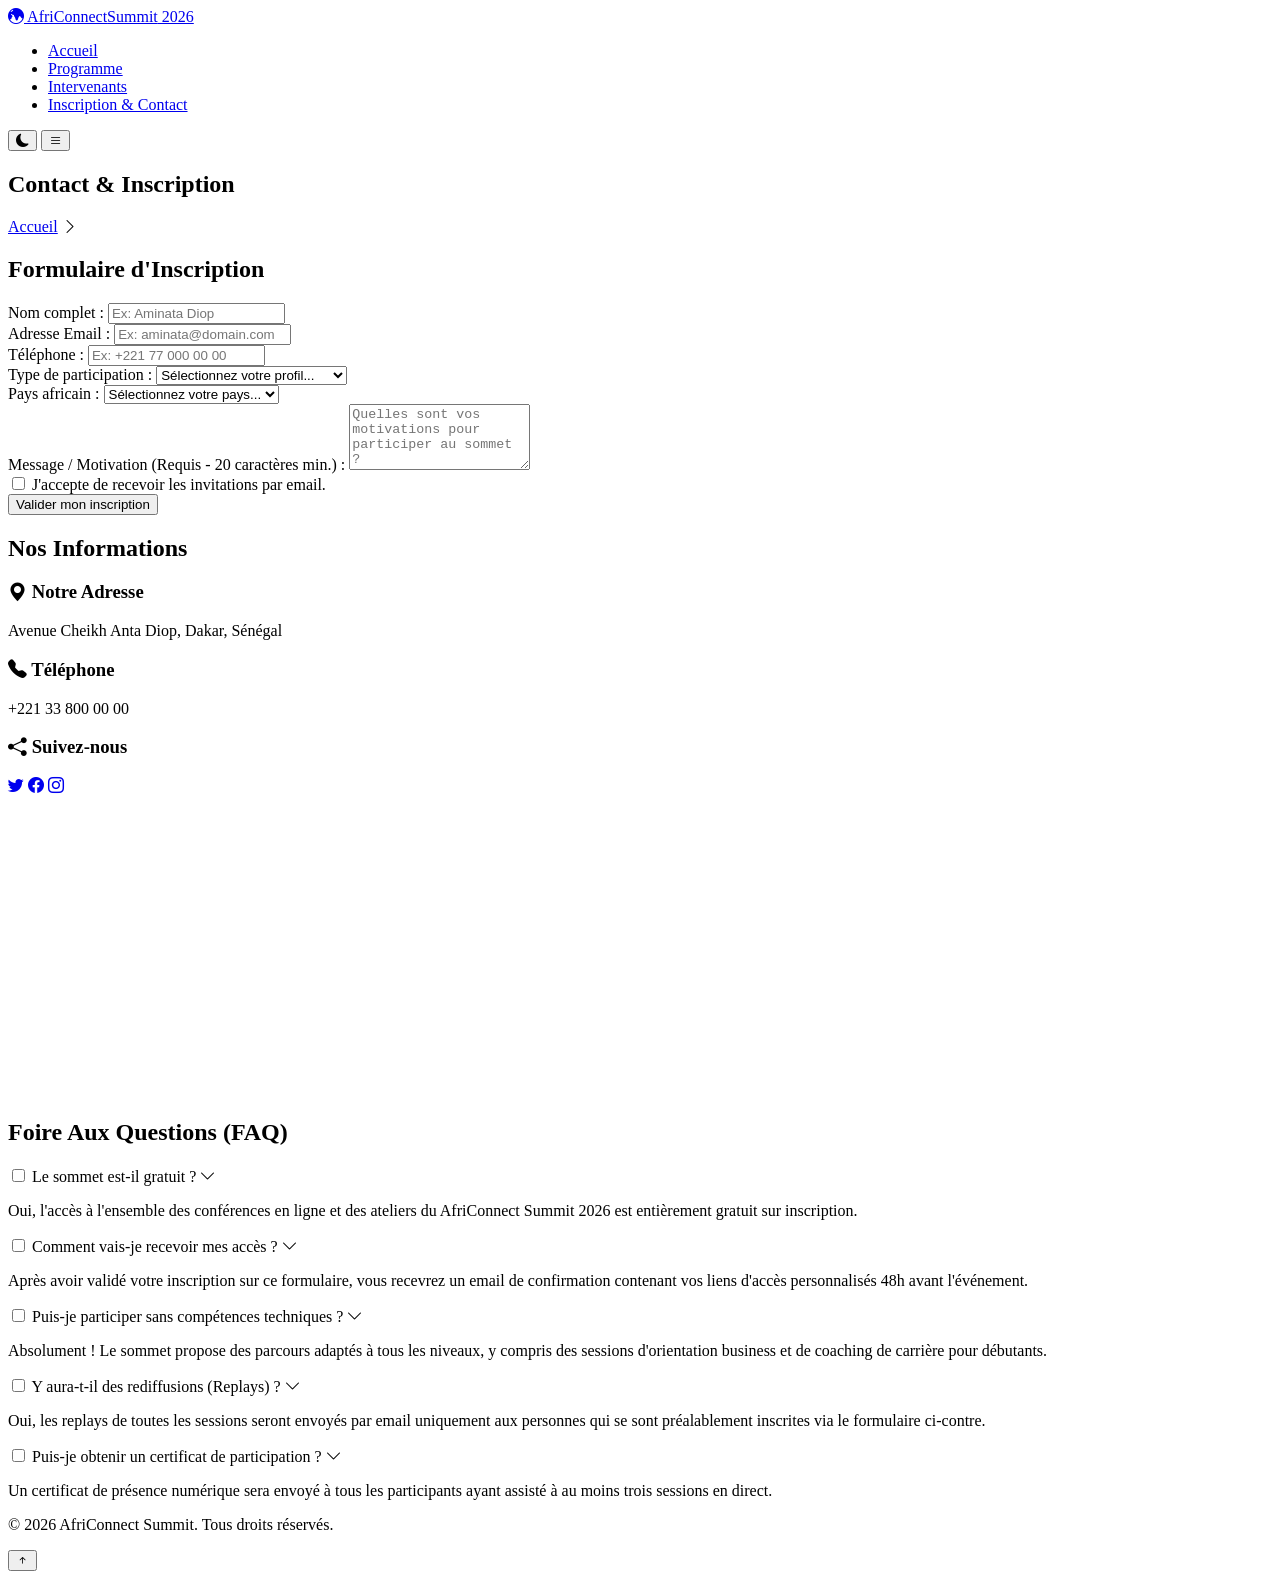
==== contact.html @ 1f295fa9 "Commit 2: Structure HTML5 sémantique complète des 4 pages" ====
<!DOCTYPE html>
<html lang="fr">
<head>
    <meta charset="UTF-8">
    <meta name="viewport" content="width=device-width, initial-scale=1.0">
    <title>AfriConnect Summit 2026 | Inscription & Contact</title>
    <link rel="stylesheet" href="https://cdn.jsdelivr.net/npm/bootstrap-icons@1.11.3/font/bootstrap-icons.min.css">
    <link rel="stylesheet" href="css/style.css">
</head>
<body>
    <!-- NAVBAR -->
    <header>
        <nav class="navbar">
            <div class="nav-logo">
                <a href="index.html"><i class="bi bi-globe-central-south-asia"></i> AfriConnect<span>Summit</span> 2026</a>
            </div>
            <ul class="nav-links">
                <li><a href="index.html">Accueil</a></li>
                <li><a href="programme.html">Programme</a></li>
                <li><a href="intervenants.html">Intervenants</a></li>
                <li><a href="contact.html" class="active">Inscription & Contact</a></li>
                
            </ul>
            <div class="nav-actions">
                <button id="theme-toggle" aria-label="Changer de thème"><i class="bi bi-moon-fill"></i></button>
                <button class="hamburger" aria-label="Ouvrir le menu"><i class="bi bi-list"></i></button>
            </div>
        </nav>
    </header>


    <main>
        <!-- 1. HERO INTERNE AVEC FIL D'ARIANE -->
        <section class="hero-interne">
            <div class="hero-content">
                <h1>Contact & Inscription</h1>
                <nav class="breadcrumb">
                    <a href="index.html">Accueil</a> <i class="bi bi-chevron-right"></i> 
                </nav>
            </div>
        </section>

        <!-- SECTION PRINCIPALE -->
        <section class="contact-section">
            
            <!-- 2. DEUX COLONNES FLEXBOX / GRID -->
            <div class="contact-container">
                
                <!-- COLONNE GAUCHE : FORMULAIRE D'INSCRIPTION -->
                <div class="form-wrapper">
                    <h2>Formulaire d'Inscription</h2>
                    <form id="registration-form" action="#" method="POST" novalidate>
                        
                        <div class="form-group">
                            <label for="fullname">Nom complet :</label>
                            <input type="text" id="fullname" name="fullname" placeholder="Ex: Aminata Diop" required>
                            <span class="error-message" id="fullname-error"></span>
                        </div>

                        <div class="form-group">
                            <label for="email">Adresse Email :</label>
                            <input type="email" id="email" name="email" placeholder="Ex: aminata@domain.com" required>
                            <span class="error-message" id="email-error"></span>
                        </div>

                        <!-- AJOUT : TÉLÉPHONE (Requis) -->
                        <div class="form-group">
                            <label for="phone">Téléphone :</label>
                            <input type="tel" id="phone" name="phone" placeholder="Ex: +221 77 000 00 00" required>
                            <span class="error-message" id="phone-error"></span>
                        </div>

                        <div class="form-group">
                            <label for="profile-type">Type de participation :</label>
                            <select id="profile-type" name="profile-type" required>
                                <option value="" disabled selected>Sélectionnez votre profil...</option>
                                <option value="freelance">Freelance / Indépendant</option>
                                <option value="entrepreneur">Porteur de projet / Recruteur</option>
                                <option value="student">Étudiant en Tech/Design</option>
                                <option value="other">Autre</option>
                            </select>
                            <span class="error-message" id="profile-error"></span>
                        </div>

                        <!-- AJOUT : SELECT PAYS AFRICAINS (Minimum 10 pays) -->
                        <div class="form-group">
                            <label for="country">Pays africain :</label>
                            <select id="country" name="country" required>
                                <option value="" disabled selected>Sélectionnez votre pays...</option>
                                <option value="SN">Sénégal</option>
                                <option value="CI">Côte d'Ivoire</option>
                                <option value="MA">Maroc</option>
                                <option value="CM">Cameroun</option>
                                <option value="MG">Madagascar</option>
                                <option value="DZ">Algérie</option>
                                <option value="TN">Tunisie</option>
                                <option value="CD">RDC</option>
                                <option value="NG">Nigeria</option>
                                <option value="BF">Burkina Faso</option>
                            </select>
                            <span class="error-message" id="country-error"></span>
                        </div>

                        <!-- AJOUT : TEXTAREA OBLIGATOIRE (Motivation minimum 20 car.) -->
                        <div class="form-group">
                            <label for="message">Message / Motivation (Requis - 20 caractères min.) :</label>
                            <textarea id="message" name="message" rows="4" placeholder="Quelles sont vos motivations pour participer au sommet ?" required></textarea>
                            <span class="error-message" id="message-error"></span>
                        </div>

                        <div class="form-group checkbox-group">
                            <input type="checkbox" id="terms" name="terms" required>
                            <label for="terms">J'accepte de recevoir les invitations par email.</label>
                            <span class="error-message" id="terms-error"></span>
                        </div>

                        <button type="submit" class="btn-submit">Valider mon inscription</button>
                    </form>
                </div>

                <!-- COLONNE DROITE : INFORMATIONS & GOOGLE MAPS -->
                <div class="info-sidebar">
                    <h2>Nos Informations</h2>
                    
                    <div class="info-contact-grid">
                        <div class="info-card">
                            <h3><i class="bi bi-geo-alt-fill"></i> Notre Adresse</h3>
                            <p>Avenue Cheikh Anta Diop, Dakar, Sénégal</p>
                        </div>
                        <div class="info-card">
                            <h3><i class="bi bi-telephone-fill"></i> Téléphone</h3>
                            <p>+221 33 800 00 00</p>
                        </div>
                        <div class="info-card">
                            <h3><i class="bi bi-share-fill"></i> Suivez-nous</h3>
                            <div class="social-links">
                                <a href="#" aria-label="Twitter"><i class="bi bi-twitter"></i></a>
                                <a href="#" aria-label="Facebook"><i class="bi bi-facebook"></i></a>
                                <a href="#" aria-label="Instagram"><i class="bi bi-instagram"></i></a>
                            </div>
                        </div>
                    </div>

                    <!-- INTEGRATION REPOSITIONNÉE DE LA CARTE GOOGLE MAPS -->
                    <div class="map-wrapper">
                        <iframe src="https://www.google.com/maps/embed?pb=!1m18!1m12!1m3!1d123488.80135092446!2d-17.548228728191066!3d14.711175941876313!2m3!1f0!2f0!3f0!3m2!1i1024!2i768!4f13.1!3m3!1m2!1s0xec172f5b3c5bb71%3A0xb17c17d92d5db21f!2sDakar!5e0!3m2!1sfr!2ssn!4v1783647161227!5m2!1sfr!2ssn" width="100%" height="300" style="border:0;" allowfullscreen="" loading="lazy" referrerpolicy="strict-origin-when-cross-origin"></iframe>
                    </div>
                </div>

            </div> <!-- Fin contact-container -->

            <!-- 3. ACCORDÉON FAQ EN CSS PUR (Astuce des Checkboxes) -->
            <div class="faq-section-wrapper">
                <h2>Foire Aux Questions (FAQ)</h2>
                
                <div class="faq-accordion">
                    
                    <!-- Question 1 -->
                    <div class="faq-item">
                        <input type="checkbox" id="faq-1" class="faq-toggle">
                        <label for="faq-1" class="faq-title">Le sommet est-il gratuit ? <i class="bi bi-chevron-down"></i></label>
                        <div class="faq-content">
                            <p>Oui, l'accès à l'ensemble des conférences en ligne et des ateliers du AfriConnect Summit 2026 est entièrement gratuit sur inscription.</p>
                        </div>
                    </div>

                    <!-- Question 2 -->
                    <div class="faq-item">
                        <input type="checkbox" id="faq-2" class="faq-toggle">
                        <label for="faq-2" class="faq-title">Comment vais-je recevoir mes accès ? <i class="bi bi-chevron-down"></i></label>
                        <div class="faq-content">
                            <p>Après avoir validé votre inscription sur ce formulaire, vous recevrez un email de confirmation contenant vos liens d'accès personnalisés 48h avant l'événement.</p>
                        </div>
                    </div>

                    <!-- Question 3 -->
                    <div class="faq-item">
                        <input type="checkbox" id="faq-3" class="faq-toggle">
                        <label for="faq-3" class="faq-title">Puis-je participer sans compétences techniques ? <i class="bi bi-chevron-down"></i></label>
                        <div class="faq-content">
                            <p>Absolument ! Le sommet propose des parcours adaptés à tous les niveaux, y compris des sessions d'orientation business et de coaching de carrière pour débutants.</p>
                        </div>
                    </div>

                    <!-- Question 4 -->
                    <div class="faq-item">
                        <input type="checkbox" id="faq-4" class="faq-toggle">
                        <label for="faq-4" class="faq-title">Y aura-t-il des rediffusions (Replays) ? <i class="bi bi-chevron-down"></i></label>
                        <div class="faq-content">
                            <p>Oui, les replays de toutes les sessions seront envoyés par email uniquement aux personnes qui se sont préalablement inscrites via le formulaire ci-contre.</p>
                        </div>
                    </div>

                    <!-- Question 5 (AJOUTÉE POUR ARRIVER À 5) -->
                    <div class="faq-item">
                        <input type="checkbox" id="faq-5" class="faq-toggle">
                        <label for="faq-5" class="faq-title">Puis-je obtenir un certificat de participation ? <i class="bi bi-chevron-down"></i></label>
                        <div class="faq-content">
                            <p>Un certificat de présence numérique sera envoyé à tous les participants ayant assisté à au moins trois sessions en direct.</p>
                        </div>
                    </div>

                </div>
            </div>
            
        </section>
    </main>

    <!-- FOOTER -->
    <footer>
        <p>&copy; 2026 AfriConnect Summit. Tous droits réservés.</p>
        <button id="back-to-top"><i class="bi bi-arrow-up-short"></i></button>
    </footer>

</body>
</html>
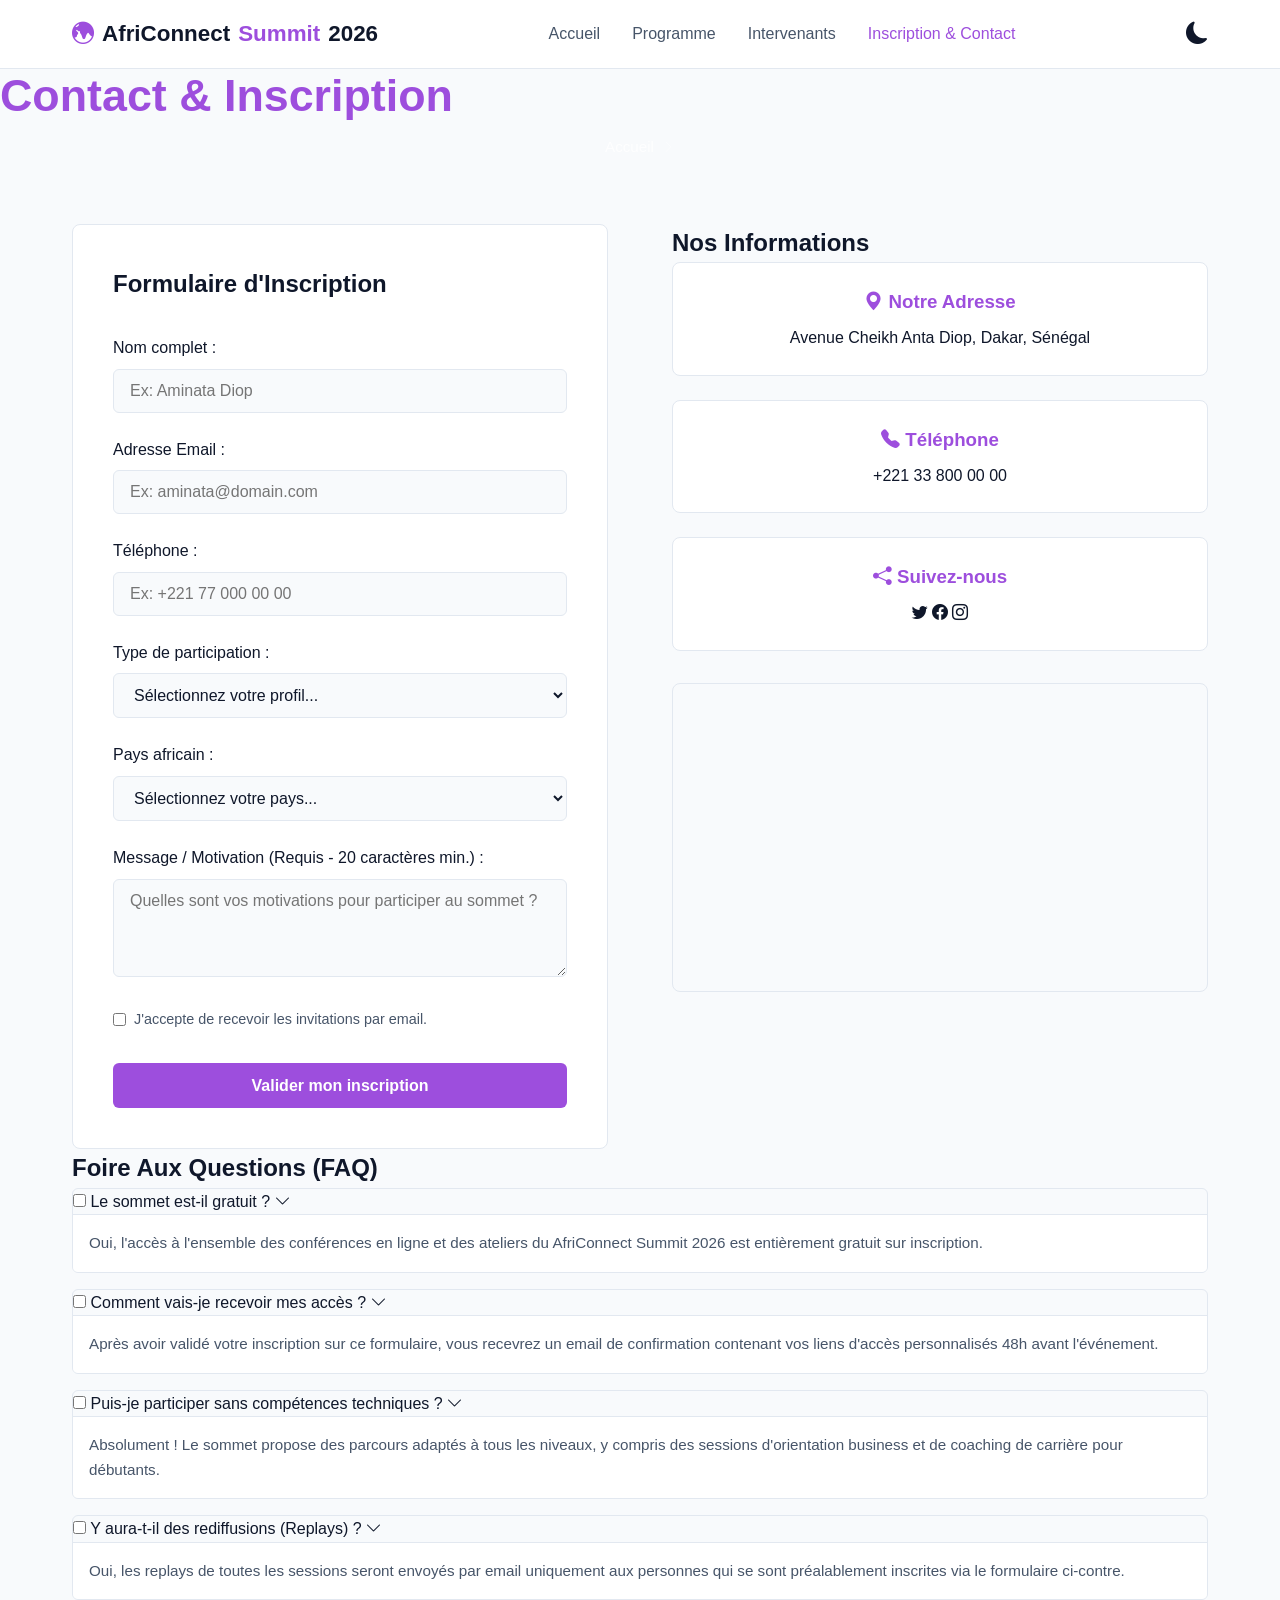
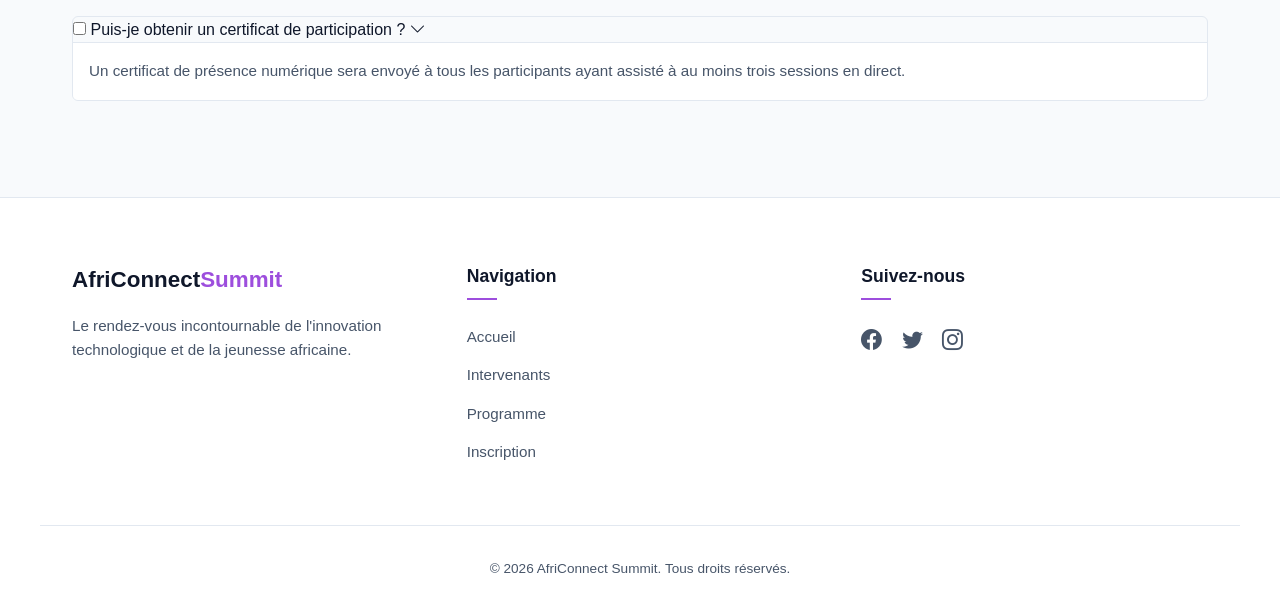
==== commit b562d23e: "feat: design responsive et styles globaux des pages" ====
--- a/contact.html
+++ b/contact.html
@@ -5,7 +5,7 @@
     <meta name="viewport" content="width=device-width, initial-scale=1.0">
     <title>AfriConnect Summit 2026 | Inscription & Contact</title>
     <link rel="stylesheet" href="https://cdn.jsdelivr.net/npm/bootstrap-icons@1.11.3/font/bootstrap-icons.min.css">
-    <link rel="stylesheet" href="css/style.css">
+    <link rel="stylesheet" href="style.css">
 </head>
 <body>
     <!-- NAVBAR -->
@@ -207,10 +207,50 @@
     </main>
 
     <!-- FOOTER -->
-    <footer>
-        <p>&copy; 2026 AfriConnect Summit. Tous droits réservés.</p>
-        <button id="back-to-top"><i class="bi bi-arrow-up-short"></i></button>
+    <footer class="site-footer">
+        <div class="footer-container">
+            
+            <!-- À propos / Logo -->
+            <div class="footer-column footer-about">
+                <h3 class="footer-logo">AfriConnect<span>Summit</span></h3>
+                <p>Le rendez-vous incontournable de l'innovation technologique et de la jeunesse africaine.</p>
+            </div>
+
+            <!--  Liens de navigation -->
+            <div class="footer-column">
+                <h4>Navigation</h4>
+                <ul class="footer-links">
+                    <li><a href="index.html">Accueil</a></li>
+                    <li><a href="intervenants.html">Intervenants</a></li>
+                    <li><a href="programme.html">Programme</a></li>
+                    <li><a href="inscription.html">Inscription</a></li>
+                </ul>
+            </div>
+
+            <!--  Réseaux Sociaux -->
+            <div class="footer-column">
+                <h4>Suivez-nous</h4>
+                <div class="footer-socials">
+                    <a href="#" aria-label="Facebook"><i class="bi bi-facebook"></i></a>
+                    <a href="#" aria-label="Twitter "><i class="bi bi-twitter"></i></a>
+                    
+                    <a href="#" aria-label="Instagram"><i class="bi bi-instagram"></i></a>
+                </div>
+            </div>
+
+        </div>
+
+        <!--  Mentions légales & Copyright -->
+        <div class="footer-bottom">
+            <p>&copy; 2026 AfriConnect Summit. Tous droits réservés.</p>
+        </div>
+        
     </footer>
+    <script src="js/main.js"></script>
+    <a href="#top" class="back-to-top" aria-label="Retour en haut">
+    <i class="bi bi-arrow-up-short"></i>
+</a>
+
 
 </body>
 </html>
--- a/style.css
+++ b/style.css
@@ -0,0 +1,1280 @@
+
+   /*1. VARIABLES (PILE 8 VARIABLES) & CONFIGURATION GLOBALE */
+:root {
+    --primary-color: #9d4edd;       /* 1. Mauve principal */
+    --primary-hover: #7b2cbf;       /* 2. Mauve foncé pour les survols */
+    --bg-color: #f8fafc;            /* 3. Fond de la page (clair) */
+    --surface-color: #ffffff;       /* 4. Fond des cartes / éléments */
+    --text-color: #0f172a;          /* 5. Couleur du texte principal */
+    --text-muted: #475569;          /* 6. Couleur du texte secondaire */
+    --border-color: #e2e8f0;        /* 7. Couleur des bordures */
+    --overlay-dark: rgba(15, 23, 42, 0.75); /* 8. Overlay sombre  */
+}
+
+/* Base Reset standard */
+* {
+    margin: 0;
+    padding: 0;
+    box-sizing: border-box;
+}
+
+body {
+    font-family: 'Segoe UI', Tahoma, Geneva, Verdana, sans-serif;
+    background-color: var(--bg-color);
+    color: var(--text-color);
+    line-height: 1.6;
+    transition: background-color 0.3s ease, color 0.3s ease;
+}
+
+a {
+    text-decoration: none;
+    color: inherit;
+}
+
+img {
+    max-width: 100%;
+    height: auto;
+    display: block;
+}
+
+.section-subtitle {
+    text-align: center;
+    color: var(--text-muted);
+    max-width: 600px;
+    margin: 0 auto 3rem auto;
+}
+   /*2. NAVBAR & REFRESH HEADER*/
+header {
+    background-color: var(--surface-color);
+    border-bottom: 1px solid var(--border-color);
+    position: sticky;
+    top: 0;
+    z-index: 1000;
+}
+
+.navbar {
+    max-width: 1200px;
+    margin: 0 auto;
+    display: flex;
+    justify-content: space-between;
+    align-items: center;
+    padding: 1rem 2rem;
+}
+
+/* Style du Logo */
+.nav-logo a {
+    font-size: 1.4rem;
+    font-weight: 700;
+    color: var(--text-color);
+    display: flex;
+    align-items: center;
+    gap: 0.5rem;
+    
+}
+.nav-logo a i,
+.nav-logo a span {
+    color: var(--primary-color) !important;
+}
+.nav-links {
+    display: flex;
+    list-style: none;
+    gap: 2rem;
+    align-items: center;
+}
+
+.nav-links a {
+    font-weight: 500;
+    color: var(--text-muted);
+    transition: color 0.3s ease;
+}
+
+.nav-links a:hover, 
+.nav-links a.active {
+    color: var(--primary-color);
+}
+
+/* Style du bouton Rejoindre dans la navbar */
+.nav-links .nav-btn-mauve {
+    background-color: var(--primary-color) !important;
+    color: #ffffff !important;
+    padding: 0.6rem 1.2rem !important;
+    border-radius: 6px;
+    font-weight: 600;
+    transition: background-color 0.3s ease;
+}
+
+.nav-links .nav-btn-mauve:hover {
+    background-color: var(--primary-hover) !important;
+}
+
+.nav-actions {
+    display: flex;
+    align-items: center;
+    gap: 1rem;
+}
+
+.nav-actions button {
+    background: none;
+    border: none;
+    font-size: 1.4rem;
+    cursor: pointer;
+    color: var(--text-color);
+}
+
+/* Hamburger masqué par défaut sur PC */
+.hamburger {
+    display: none !important;
+}
+ /* 3. PAGE D'ACCUEIL : SECTION HERO */
+.hero-section {
+    min-height: 90vh; /* Réduit un peu la hauteur globale pour remonter le tout */
+    display: flex;
+    align-items: center;
+    padding: 3rem 2rem 3rem 2rem; /* Réduit le padding du haut de 6rem à 3rem pour remonter le contenu */
+    background-color: var(--surface-color);
+    /* Critère obligatoire : animation d'apparition au chargement */
+    animation: apparitionHero 1s ease-out forwards;
+}
+
+.hero-container {
+    max-width: 1200px;
+    margin: 0 auto;
+    display: grid;
+    grid-template-columns: 1.2fr 0.8fr; /* Donne un peu plus d'espace au texte et réduit la colonne de l'image */
+    gap: 3rem;
+    align-items: center;
+    width: 100%;
+}
+
+/* RÈGLE AJOUTÉE : Permet de rétrécir l'image et de la centrer proprement */
+.hero-container img {
+    width: 100%;
+    max-width: 550px;      /* Largeur généreuse comme sur la photo */
+    height: 350px;         /* Hauteur rectangulaire horizontale parfaite */
+    object-fit: cover;     /* Recadre l'image proprement sans la déformer */
+    border-radius: 24px;   /* Grands bords arrondis et modernes comme sur l'image */
+    box-shadow: 0 10px 30px rgba(0, 0, 0, 0.08); /* Ombre légère pour la décoller du fond */
+    justify-self: center;  /* Centre l'image dans sa colonne */
+}
+.hero-content {
+    text-align: left; /* Aligne strictement le texte à gauche */
+}
+
+.hero-content h1 {
+    font-size: 2.8rem; /* Légèrement réduit pour un meilleur équilibre visuel */
+    color: var(--primary-color); /* Ton titre en mauve */
+    margin-bottom: 0.8rem;
+    font-weight: 800;
+    line-height: 1.2;
+}
+
+/* Style du sous-titre obligatoire (Dates & Lieu) */
+.hero-subtitle {
+    font-size: 1.1rem;
+    font-weight: 600;
+    color: var(--text-color);
+    margin-bottom: 1.5rem;
+    display: flex;
+    align-items: center;
+    gap: 0.5rem;
+}
+
+.hero-subtitle i {
+    color: var(--primary-color);
+}
+
+.hero-subtitle .separator {
+    color: var(--text-muted);
+    margin: 0 0.5rem;
+}
+
+.hero-desc {
+    font-size: 1.05rem;
+    color: var(--text-muted);
+    margin-bottom: 2rem; /* Réduit pour remonter la suite */
+}
+
+/* Alignement des deux boutons CTA */
+.hero-buttons {
+    display: flex;
+    gap: 1rem;
+    margin-bottom: 2.5rem;
+}
+
+.btn-hero {
+    padding: 0.8rem 2rem;
+    border-radius: 6px;
+    font-weight: 600;
+    transition: all 0.3s ease;
+    display: inline-block;
+}
+/* Bouton CTA 1 : Mauve plein */
+.btn-mauve-plein {
+    background-color: var(--primary-color);
+    color: #ffffff !important;
+}
+
+.btn-mauve-plein:hover {
+    background-color: var(--primary-hover);
+}
+
+/* Bouton CTA 2 : Transparent avec bordure mauve */
+.btn-mauve-outline {
+    background-color: transparent;
+    color: var(--primary-color) !important;
+    border: 2px solid var(--primary-color);
+}
+
+.btn-mauve-outline:hover {
+    background-color: var(--primary-color);
+    color: #ffffff !important;
+}
+
+/* Zone du compte à rebours */
+.countdown-wrapper {
+    padding: 1.2rem;
+    background-color: var(--bg-color);
+    border-radius: 8px;
+    border: 1px solid var(--border-color);
+    max-width: 400px;
+}
+
+.countdown-wrapper h3 {
+    font-size: 0.85rem;
+    text-transform: uppercase;
+    letter-spacing: 0.5px;
+    margin-bottom: 0.5rem;
+    color: var(--text-muted);
+}
+
+#countdown {
+    font-size: 1.6rem;
+    font-weight: bold;
+    color: var(--text-color);
+    letter-spacing: 0.5px;
+}
+
+/* Style de l'image (Colonne droite) */
+.hero-image img {
+    width: 100%;
+    height: auto;
+    border-radius: 12px;
+    box-shadow: 0 20px 25px -5px rgba(0, 0, 0, 0.08);
+}
+
+/* ANIMATION CSS DEMANDÉE AU CHARGEMENT */
+@keyframes apparitionHero {
+    from {
+        opacity: 0;
+        transform: translateY(30px);
+    }
+    to {
+        opacity: 1;
+        transform: translateY(0);
+    }
+}
+  /* 4. SECTION CHIFFRES CLÉS (CSS GRID RESPONSIVE) */
+.stats-section {
+    max-width: 1200px;
+    margin: 6rem auto;
+    padding: 0 2rem;
+}
+
+.section-title {
+    text-align: center;
+    font-size: 2.2rem;
+    color: var(--text-color);
+    margin-bottom: 0.5rem;
+}
+
+.stats-grid {
+    display: grid;
+    /* Crée 4 colonnes sur PC, et s'adapte tout seul sur mobile */
+    grid-template-columns: repeat(auto-fit, minmax(220px, 1fr));
+    gap: 2rem;
+    margin-top: 3rem;
+}
+
+.stat-card {
+    background-color: var(--surface-color);
+    padding: 2.5rem 1.5rem;
+    border-radius: 8px;
+    border: 1px solid var(--border-color);
+    text-align: center;
+    transition: transform 0.3s ease;
+    
+}
+
+.stat-card:hover {
+    transform: translateY(-5px);
+}
+
+.stat-icon {
+    font-size: 2rem;
+    color: var(--primary-color); 
+    margin-bottom: 1rem;
+}
+
+.stat-card h3 {
+    font-size: 2.8rem;
+    color: var(--text-color);
+    font-weight: 800;
+    margin-bottom: 0.5rem;
+}
+
+.stat-label {
+    color: var(--text-muted);
+    font-weight: 500;
+    font-size: 1rem;
+}
+  /* 5. SECTION POURQUOI PARTICIPER (FLEXBOX STRUCTURÉ)*/
+.why-section {
+    max-width: 1200px;
+    margin: 6rem auto;
+    padding: 0 2rem;
+}
+
+/* Conteneur Flexbox */
+.why-flex-container {
+    display: flex;
+    justify-content: space-between;
+    gap: 2rem;
+    margin-top: 3rem;
+}
+
+/* Style de chaque bloc d'argument (icône + titre + description) */
+.why-card {
+    flex: 1; /* Permet aux 3 blocs d'occuper la même largeur de manière égale */
+    background-color: var(--surface-color);
+    padding: 2.5rem 2rem;
+    border-radius: 8px;
+    border: 1px solid var(--border-color);
+    text-align: center;
+    
+    /* Animation d'apparition simple et classique */
+    animation: apparitionWhyCard 0.8s ease-out forwards;
+}
+
+.why-icon {
+    font-size: 2.2rem;
+    color: var(--primary-color); 
+    margin-bottom: 1.2rem;
+}
+
+.why-card h3 {
+    font-size: 1.4rem;
+    color: var(--text-color);
+    margin-bottom: 1rem;
+    font-weight: 700;
+}
+
+.why-card p {
+    color: var(--text-muted);
+    font-size: 0.95rem;
+    line-height: 1.6;
+}
+
+/* ANIMATION CSS SIMPLE */
+@keyframes apparitionWhyCard {
+    from {
+        opacity: 0;
+        transform: translateY(15px);
+    }
+    to {
+        opacity: 1;
+        transform: translateY(0);
+    }
+}
+
+/* Gestion du responsive pour cette section (les blocs s'empilent sur mobile) */
+@media (max-width: 768px) {
+    .why-flex-container {
+        flex-direction: column;
+    }
+}
+   /*6. SECTION INTERVENANTS VEDETTES (AVEC PAYS ET BOUTONS CTA)*/
+.speakers-section {
+    max-width: 1200px;
+    margin: 6rem auto;
+    padding: 0 2rem;
+}
+
+.speakers-grid {
+    display: grid;
+    grid-template-columns: repeat(auto-fit, minmax(280px, 1fr));
+    gap: 2.5rem;
+    margin-top: 3rem;
+}
+
+.speaker-card {
+    background-color: var(--surface-color);
+    border: 1px solid var(--border-color);
+    border-radius: 12px;
+    padding: 2.5rem 2rem;
+    text-align: center;
+    transition: transform 0.3s ease, box-shadow 0.3s ease;
+    display: flex;
+    flex-direction: column; /* Aligne les éléments verticalement */
+    align-items: center;
+}
+
+/* Effet hover CSS demandé sur la carte */
+.speaker-card:hover {
+    transform: translateY(-8px);
+    box-shadow: 0 15px 30px rgba(0, 0, 0, 0.1);
+}
+
+.speaker-card img {
+    width: 100%;
+    height: 250px; 
+    object-fit: cover;
+    object-position: top; 
+}
+.speaker-img img {
+    width: 100%;
+    height: 100%;
+    object-fit: cover;
+}
+
+.speaker-card h3 {
+    font-size: 1.3rem;
+    color: var(--text-color);
+    margin-bottom: 0.4rem;
+    font-weight: 700;
+}
+
+.speaker-role {
+    color: var(--primary-color); /* Le titre/rôle de l'intervenant en mauve */
+    font-weight: 600;
+    font-size: 0.95rem;
+    margin-bottom: 0.5rem;
+}
+
+/* Style du pays demandé */
+.speaker-country {
+    color: var(--text-muted);
+    font-size: 0.9rem;
+    margin-bottom: 1.5rem;
+    display: flex;
+    align-items: center;
+    gap: 0.3rem;
+}
+
+/* Bouton de redirection vers intervenants.html */
+.btn-speaker-more {
+    margin-top: auto; /* Pousse le bouton tout en bas de la carte */
+    padding: 0.6rem 1.5rem;
+    border: 2px solid var(--primary-color);
+    border-radius: 6px;
+    color: var(--primary-color) !important;
+    font-weight: 600;
+    font-size: 0.9rem;
+    transition: all 0.3s ease;
+    display: inline-block;
+    width: 100%; /* Le bouton prend toute la largeur disponible */
+}
+
+/* Effet hover sur le bouton de redirection */
+.btn-speaker-more:hover {
+    background-color: var(--primary-color);
+    color: #ffffff !important;
+}
+   /*7. SECTION SPONSORS (3 NIVEAUX AVEC ICÔNES & FLEXBOX) */
+.sponsors-section {
+    max-width: 1200px;
+    margin: 6rem auto;
+    padding: 0 2rem;
+    text-align: center;
+}
+
+.sponsors-level {
+    background-color: var(--surface-color);
+    padding: 2.5rem 2rem;
+    border-radius: 12px;
+    border: 1px solid var(--border-color);
+    margin-bottom: 2.5rem;
+}
+
+.level-title {
+    font-size: 1rem;
+    font-weight: 700;
+    text-transform: uppercase;
+    letter-spacing: 1px;
+    margin-bottom: 2rem;
+}
+.level-title.gold { color: #d4af37; }
+.level-title.silver { color: #a6a6a6; }
+.level-title.bronze { color: #cd7f32; }
+
+.sponsors-flex {
+    display: flex;
+    justify-content: center;
+    align-items: center;
+    flex-wrap: wrap;
+    gap: 4rem;
+}
+
+.sponsor-icon-wrapper {
+    display: flex;
+    flex-direction: column;
+    align-items: center;
+    gap: 0.5rem;
+    color: var(--text-muted);
+    opacity: 0.6;
+    transition: all 0.3s ease;
+}
+
+/* Effet hover au survol demandé */
+.sponsor-icon-wrapper:hover {
+    opacity: 1;
+    color: var(--primary-color); /* L'icône s'illumine avec ton mauve d'accentuation */
+    transform: translateY(-3px);
+}
+
+.sponsor-name {
+    font-size: 0.85rem;
+    font-weight: 600;
+    letter-spacing: 0.5px;
+}
+
+/* --- TAILLES DIFFÉRENCIÉES VISUELLEMENT PAR NIVEAU --- */
+
+/* Or : Très grands logos/icônes */
+.level-gold .sponsor-icon-wrapper i {
+    font-size: 3.5rem;
+}
+
+/* Argent : Logos/icônes moyens */
+.level-silver .sponsor-icon-wrapper i {
+    font-size: 2.5rem;
+}
+
+/* Bronze : Petits logos/icônes */
+.level-bronze .sponsor-icon-wrapper i {
+    font-size: 1.8rem;
+}
+
+/* Version Mobile */
+@media (max-width: 768px) {
+    .sponsors-flex { gap: 2.5rem; }
+    .level-gold .sponsor-icon-wrapper i { font-size: 2.8rem; }
+    .level-silver .sponsor-icon-wrapper i { font-size: 2.1rem; }
+    .level-bronze .sponsor-icon-wrapper i { font-size: 1.5rem; }
+}
+   /*10. HERO INTERNE (PROGRAMME.HTML) */
+.internal-hero {
+    width: 100%;
+    background: linear-gradient(135deg, #1e0b36 0%, var(--primary-color) 100%); /* Dégradé basé sur ton mauve */
+    padding: 5rem 2rem;
+    text-align: center;
+    color: #ffffff;
+    margin-bottom: 4rem;
+}
+
+.hero-internal-container {
+    max-width: 1200px;
+    margin: 0 auto;
+}
+
+.internal-hero h1 {
+    font-size: 2.5rem;
+    font-weight: 800;
+    margin-bottom: 1rem;
+    letter-spacing: -0.5px;
+}
+
+/* Fil d'Ariane (Breadcrumb) */
+.breadcrumb {
+    display: flex;
+    justify-content: center;
+    align-items: center;
+    gap: 0.6rem;
+    font-size: 0.95rem;
+    font-weight: 500;
+}
+
+.breadcrumb a {
+    color: rgba(255, 255, 255, 0.7);
+    text-decoration: none;
+    transition: color 0.3s ease;
+}
+
+.breadcrumb a:hover {
+    color: #ffffff;
+}
+
+.breadcrumb i {
+    font-size: 0.8rem;
+    color: rgba(255, 255, 255, 0.4);
+}
+
+.breadcrumb .current-page {
+    color: #ffffff;
+    font-weight: 600;
+}
+
+/* Responsive mobile */
+@media (max-width: 768px) {
+    .internal-hero {
+        padding: 4rem 1.5rem;
+    }
+    .internal-hero h1 {
+        font-size: 2rem;
+    }
+}
+   /*11. STYLE DES ONGLETS ET PLANNINGS EN TABLEAUX (PROGRAMME.HTML) */
+.program-section {
+    max-width: 1200px;
+    margin: 0 auto 6rem auto;
+    padding: 0 2rem;
+}
+
+/* Barre de navigation des onglets */
+.tab-navigation {
+    display: flex;
+    justify-content: center;
+    gap: 1rem;
+    margin-bottom: 3rem;
+}
+
+.tab-btn {
+    padding: 1rem 2.5rem;
+    font-size: 1.1rem;
+    font-weight: 700;
+    background-color: var(--surface-color);
+    color: var(--text-muted);
+    border: 1px solid var(--border-color);
+    border-radius: 8px;
+    cursor: pointer;
+    transition: all 0.3s ease;
+}
+
+.tab-btn:hover {
+    color: var(--primary-color);
+    border-color: var(--primary-color);
+}
+
+/* Style de l'onglet actif */
+.tab-btn.active {
+    background-color: var(--primary-color); /* Ton mauve d'accentuation */
+    color: #ffffff;
+    border-color: var(--primary-color);
+    box-shadow: 0 4px 12px rgba(106, 27, 154, 0.2);
+}
+
+/* Gestion de l'affichage des plannings */
+.schedule-table-wrapper {
+    display: none; /* Cache tous les plannings par défaut */
+    background-color: var(--surface-color);
+    border-radius: 12px;
+    border: 1px solid var(--border-color);
+    overflow-x: auto; /* Permet le défilement horizontal sur mobile si nécessaire */
+    box-shadow: 0 4px 20px rgba(0, 0, 0, 0.05);
+}
+
+/* Affiche uniquement le planning qui a la classe .active */
+.schedule-table-wrapper.active {
+    display: block;
+}
+
+/* Style général du tableau */
+.schedule-table {
+    width: 100%;
+    border-collapse: collapse;
+    text-align: left;
+    font-size: 1rem;
+}
+
+.schedule-table th {
+    background-color: rgba(106, 27, 154, 0.06); /* Léger fond mauve pour l'entête */
+    color: var(--text-color);
+    font-weight: 700;
+    padding: 1.2rem 1.5rem;
+    border-bottom: 2px solid var(--border-color);
+}
+
+.schedule-table td {
+    padding: 1.2rem 1.5rem;
+    border-bottom: 1px solid var(--border-color);
+    color: var(--text-muted);
+}
+
+/* Colonnes spécifiques */
+.time-col {
+    font-weight: 700;
+    color: var(--primary-color) !important;
+    white-space: nowrap;
+}
+
+.session-title {
+    font-weight: 600;
+    color: var(--text-color);
+}
+
+/* ALTERNANCE DE COULEURS SUR LES LIGNES */
+.schedule-table tbody tr:nth-child(even) {
+    background-color: rgba(106, 27, 154, 0.02); /* Une ligne sur deux reçoit un très léger fond */
+}
+
+.schedule-table tbody tr:hover {
+    background-color: rgba(106, 27, 154, 0.04); /* Effet de survol discret sur la ligne */
+}
+
+/* Responsive Mobile */
+@media (max-width: 768px) {
+    .tab-navigation {
+        flex-direction: column;
+        gap: 0.5rem;
+    }
+    .tab-btn {
+        width: 100%;
+        padding: 0.8rem;
+    }
+    .schedule-table th, .schedule-table td {
+        padding: 1rem;
+        font-size: 0.9rem;
+    }
+}
+   /*12. SECTION THÉMATIQUES (CSS GRID 2X2)*/
+.themes-section {
+    width: 100%;
+    padding: 5rem 2rem;
+    background-color: rgba(255, 255, 255, 0.01); /* Léger contraste de fond */
+}
+
+.themes-container {
+    max-width: 1200px;
+    margin: 0 auto;
+}
+
+.themes-main-title {
+    text-align: center;
+    font-size: 2rem;
+    font-weight: 700;
+    margin-bottom: 3rem;
+    color: var(--text-color);
+}
+
+/* La Grille 2x2 demandée */
+.themes-grid {
+    display: grid;
+    grid-template-columns: repeat(2, 1fr); /* 2 colonnes de largeur égale */
+    gap: 2rem; /* Espace entre les cartes */
+}
+
+/* Style des cartes thématiques */
+.theme-card {
+    background-color: var(--surface-color);
+    border: 1px solid var(--border-color);
+    border-radius: 12px;
+    padding: 2.5rem;
+    transition: transform 0.3s ease, box-shadow 0.3s ease;
+}
+
+.theme-card:hover {
+    transform: translateY(-5px);
+    box-shadow: 0 10px 25px rgba(0, 0, 0, 0.1);
+    border-color: var(--primary-color);
+}
+
+/* Style des icônes */
+.theme-icon {
+    width: 50px;
+    height: 50px;
+    background-color: rgba(106, 27, 154, 0.1); /* Fond transparent mauve */
+    color: var(--primary-color);
+    border-radius: 8px;
+    display: flex;
+    align-items: center;
+    justify-content: center;
+    font-size: 1.5rem;
+    margin-bottom: 1.5rem;
+}
+
+.theme-card h3 {
+    font-size: 1.3rem;
+    font-weight: 600;
+    margin-bottom: 1rem;
+    color: var(--text-color);
+}
+
+.theme-card p {
+    color: var(--text-muted);
+    font-size: 0.95rem;
+    line-height: 1.6;
+}
+
+/* Responsive : Passage en 1 colonne sur tablette et mobile */
+@media (max-width: 768px) {
+    .themes-grid {
+        grid-template-columns: 1fr;
+    }
+    .theme-card {
+        padding: 2rem;
+    }
+}
+  /* 4. PAGE INTERVENANTS (HERO INTERNE, FILTRES & GRILLE RESPONSIVE) */
+/* --- HERO INTERNE --- */
+.internal-hero {
+    background: linear-gradient(135deg, var(--primary-color), #4a148c);
+    color: #ffffff;
+    padding: 4rem 2rem;
+    text-align: center;
+    margin-bottom: 2rem;
+}
+
+.hero-internal-container h1 {
+    font-size: 2.5rem;
+    margin-bottom: 0.5rem;
+}
+
+.breadcrumb {
+    display: flex;
+    justify-content: center;
+    align-items: center;
+    gap: 0.5rem;
+    font-size: 0.95rem;
+}
+
+.breadcrumb a {
+    color: rgba(255, 255, 255, 0.8);
+    text-decoration: none;
+    transition: color 0.2s;
+}
+
+.breadcrumb a:hover {
+    color: #ffffff;
+}
+
+.breadcrumb i {
+    font-size: 0.8rem;
+    color: rgba(255, 255, 255, 0.5);
+}
+
+.breadcrumb .current-page {
+    color: #ffffff;
+    font-weight: 600;
+}
+
+/* --- FILTRAGE DYNAMIQUE --- */
+.speakers-section {
+    max-width: 1200px;
+    margin: 2rem auto 4rem auto;
+    padding: 0 2rem;
+}
+
+.speakers-section h2 {
+    text-align: center;
+    margin-bottom: 0.5rem;
+}
+
+.section-subtitle {
+    text-align: center;
+    color: var(--text-muted);
+    margin-bottom: 2rem;
+}
+
+/* Correction de la classe pour matcher le HTML (.filter-buttons) */
+.filter-buttons {
+    display: flex;
+    justify-content: center;
+    gap: 1rem;
+    margin-bottom: 3rem;
+    flex-wrap: wrap;
+}
+
+.btn-filter {
+    background-color: var(--surface-color);
+    border: 1px solid var(--border-color);
+    padding: 0.6rem 1.5rem;
+    border-radius: 20px;
+    cursor: pointer;
+    font-weight: 500;
+    color: var(--text-muted);
+    transition: all 0.3s ease;
+}
+
+.btn-filter:hover,
+.btn-filter.active {
+    background-color: var(--primary-color);
+    color: #ffffff;
+    border-color: var(--primary-color);
+}
+
+/* --- GRILLE D'INTERVENANTS --- */
+
+/* Par défaut (Mobile) : 1 colonne */
+.speakers-grid {
+    display: grid;
+    grid-template-columns: repeat(1, 1fr);
+    gap: 2rem;
+}
+
+.speaker-card {
+    background-color: var(--surface-color);
+    border-radius: 8px;
+    border: 1px solid var(--border-color);
+    overflow: hidden;
+    padding: 1.5rem; /* Ajouté pour espacer le texte proprement sans div superflue */
+    box-shadow: 0 4px 6px rgba(0, 0, 0, 0.05); /* Ombre initiale discrète */
+    transition: transform 0.3s ease, box-shadow 0.3s ease;
+}
+
+/* Effet Hover imposé : Ombre prononcée + Translation vers le haut */
+.speaker-card:hover {
+    transform: translateY(-8px);
+    box-shadow: 0 12px 20px rgba(0, 0, 0, 0.15);
+}
+
+/* Ciblage direct des balises img des cartes */
+.speaker-card img {
+    width: 100%;
+    height: 250px; /* Ou la hauteur que tu as définie */
+    object-fit: cover;
+    object-position: top; 
+}
+
+.speaker-card h3 {
+    font-size: 1.3rem;
+    margin-bottom: 0.25rem;
+}
+
+.speaker-role {
+    font-size: 0.95rem;
+    font-weight: 600;
+    color: var(--primary-color);
+    margin-bottom: 0.25rem;
+}
+
+.speaker-country {
+    font-size: 0.9rem;
+    color: var(--text-muted);
+}
+
+.speaker-country i {
+    color: var(--primary-color);
+    margin-right: 4px;
+}
+
+/* --- MEDIA QUERIES (Les structures imposées) --- */
+
+/* Tablette (Largeur minimale 600px) : 2 colonnes */
+@media (min-width: 600px) {
+    .speakers-grid {
+        grid-template-columns: repeat(2, 1fr);
+    }
+}
+
+/* Desktop (Largeur minimale 992px) : 3 colonnes */
+@media (min-width: 992px) {
+    .speakers-grid {
+        grid-template-columns: repeat(3, 1fr);
+    }
+}
+  /*6. PAGE CONTACT & INSCRIPTION*/
+.contact-section {
+    max-width: 1200px;
+    margin: 4rem auto;
+    padding: 0 2rem;
+}
+
+.contact-section h1 {
+    text-align: center;
+    margin-bottom: 0.5rem;
+}
+
+.info-contact-grid {
+    display: grid;
+    grid-template-columns: repeat(auto-fit, minmax(280px, 1fr));
+    gap: 1.5rem;
+    margin-bottom: 2rem;
+}
+
+.info-card {
+    background-color: var(--surface-color);
+    padding: 1.5rem;
+    border-radius: 8px;
+    border: 1px solid var(--border-color);
+    text-align: center;
+}
+
+.info-card h3 {
+    color: var(--primary-color);
+    margin-bottom: 0.5rem;
+}
+
+.map-wrapper {
+    margin-bottom: 4rem;
+    border-radius: 8px;
+    overflow: hidden;
+    border: 1px solid var(--border-color);
+}
+
+.contact-container {
+    display: grid;
+    grid-template-columns: 1fr 1fr;
+    gap: 4rem;
+    align-items: start;
+}
+
+.form-wrapper, .faq-wrapper {
+    background-color: var(--surface-color);
+    padding: 2.5rem;
+    border-radius: 8px;
+    border: 1px solid var(--border-color);
+}
+
+.form-wrapper h2, .faq-wrapper h2 {
+    margin-bottom: 2rem;
+    font-size: 1.5rem;
+}
+
+.form-group {
+    margin-bottom: 1.5rem;
+}
+
+.form-group label {
+    display: block;
+    font-weight: 500;
+    margin-bottom: 0.5rem;
+}
+
+/* AJOUT DE input[type="tel"] DANS LA LISTE */
+.form-group input[type="text"],
+.form-group input[type="email"],
+.form-group input[type="tel"],
+.form-group select,
+.form-group textarea {
+    width: 100%;
+    padding: 0.75rem 1rem;
+    border: 1px solid var(--border-color);
+    border-radius: 6px;
+    background-color: var(--bg-color);
+    color: var(--text-color);
+    font-family: inherit;
+    font-size: 1rem;
+    outline: none;
+    transition: border-color 0.3s ease;
+}
+
+.form-group input:focus,
+.form-group select:focus,
+.form-group textarea:focus {
+    border-color: var(--primary-color);
+}
+
+.checkbox-group {
+    display: flex;
+    align-items: flex-start;
+    gap: 0.5rem;
+}
+
+.checkbox-group input {
+    margin-top: 0.3rem;
+}
+
+.checkbox-group label {
+    font-size: 0.9rem;
+    color: var(--text-muted);
+}
+
+.error-message {
+    display: block;
+    color: #ef4444;
+    font-size: 0.85rem;
+    margin-top: 0.25rem;
+}
+
+/* CLASSES DE RETOURS VISUELS (Pour ton JavaScript) */
+.form-group.input-error input,
+.form-group.input-error select,
+.form-group.input-error textarea {
+    border-color: #ef4444 !important;
+}
+
+.form-group.input-success input,
+.form-group.input-success select,
+.form-group.input-success textarea {
+    border-color: #22c55e !important;
+}
+
+.btn-submit {
+    width: 100%;
+    background-color: var(--primary-color);
+    color: #ffffff;
+    border: none;
+    padding: 0.85rem;
+    font-size: 1rem;
+    font-weight: 600;
+    border-radius: 6px;
+    cursor: pointer;
+    transition: background-color 0.3s ease;
+}
+
+.btn-submit:hover {
+    background-color: var(--primary-hover);
+}
+
+/* FAQ */
+.faq-accordion {
+    display: flex;
+    flex-direction: column;
+    gap: 1rem;
+}
+
+.faq-item {
+    border: 1px solid var(--border-color);
+    border-radius: 6px;
+    background-color: var(--bg-color);
+    overflow: hidden;
+}
+
+.faq-item summary {
+    padding: 1rem;
+    font-weight: 600;
+    cursor: pointer;
+    outline: none;
+}
+
+.faq-content {
+    padding: 1rem;
+    border-top: 1px solid var(--border-color);
+    background-color: var(--surface-color);
+    color: var(--text-muted);
+    font-size: 0.95rem;
+}
+  /* 8. FOOTER*/
+.site-footer {
+    background-color: var(--surface-color);
+    border-top: 1px solid var(--border-color);
+    padding: 4rem 0 2rem 0;
+    margin-top: 6rem;
+}
+
+.footer-container {
+    max-width: 1200px;
+    margin: 0 auto;
+    padding: 0 2rem;
+    display: flex;
+    justify-content: space-between;
+    flex-wrap: wrap;
+    gap: 3rem;
+}
+
+.footer-column {
+    flex: 1;
+    min-width: 220px; /* Force le passage à la ligne sur petit écran */
+}
+
+.footer-column h4 {
+    color: var(--text-color);
+    font-size: 1.1rem;
+    font-weight: 700;
+    margin-bottom: 1.5rem;
+    position: relative;
+}
+
+/* Petit détail esthétique : barre mauve sous les titres du footer */
+.footer-column h4::after {
+    content: '';
+    display: block;
+    width: 30px;
+    height: 2px;
+    background-color: var(--primary-color);
+    margin-top: 0.5rem;
+}
+
+.footer-about p {
+    color: var(--text-muted);
+    font-size: 0.95rem;
+    line-height: 1.6;
+    margin-top: 1rem;
+}
+
+.footer-logo {
+    font-size: 1.4rem;
+    font-weight: 800;
+    color: var(--text-color);
+}
+.footer-logo span {
+    color: var(--primary-color);
+}
+
+/* Liste de liens */
+.footer-links {
+    list-style: none;
+    padding: 0;
+    margin: 0;
+}
+
+.footer-links li {
+    margin-bottom: 0.8rem;
+}
+
+.footer-links a {
+    color: var(--text-muted);
+    text-decoration: none;
+    font-size: 0.95rem;
+    transition: color 0.3s ease;
+}
+
+.footer-links a:hover {
+    color: var(--primary-color); /* Devient mauve au survol */
+}
+
+/* Icônes réseaux sociaux */
+.footer-socials {
+    display: flex;
+    gap: 1.2rem;
+}
+
+.footer-socials a {
+    color: var(--text-muted);
+    font-size: 1.3rem;
+    transition: all 0.3s ease;
+}
+
+.footer-socials a:hover {
+    color: var(--primary-color);
+    transform: translateY(-3px);
+}
+
+/* Copyright tout en bas */
+.footer-bottom {
+    max-width: 1200px;
+    margin: 3rem auto 0 auto;
+    padding: 2rem 2rem 0 2rem;
+    border-top: 1px solid var(--border-color);
+    text-align: center;
+}
+
+.footer-bottom p {
+    color: var(--text-muted);
+    font-size: 0.85rem;
+}
+
+/* Responsive Tablette et Mobile */
+@media (max-width: 768px) {
+    .footer-container {
+        flex-direction: column;
+        gap: 2.5rem;
+    }
+}
+.back-to-top {
+    position: fixed;
+    bottom: 2rem;
+    right: 2rem;
+    background-color: var(--primary-color);
+    color: #ffffff !important;
+    width: 45px;
+    height: 45px;
+    border-radius: 50%;
+    display: none; /* 1. On le cache PAR DÉFAUT ici. C'est le JS qui l'affichera après 300px */
+    align-items: center;
+    justify-content: center;
+    font-size: 1.8rem;
+    box-shadow: 0 4px 10px rgba(0, 0, 0, 0.15);
+    transition: all 0.3s ease;
+    z-index: 1000;
+    text-decoration: none;
+}
